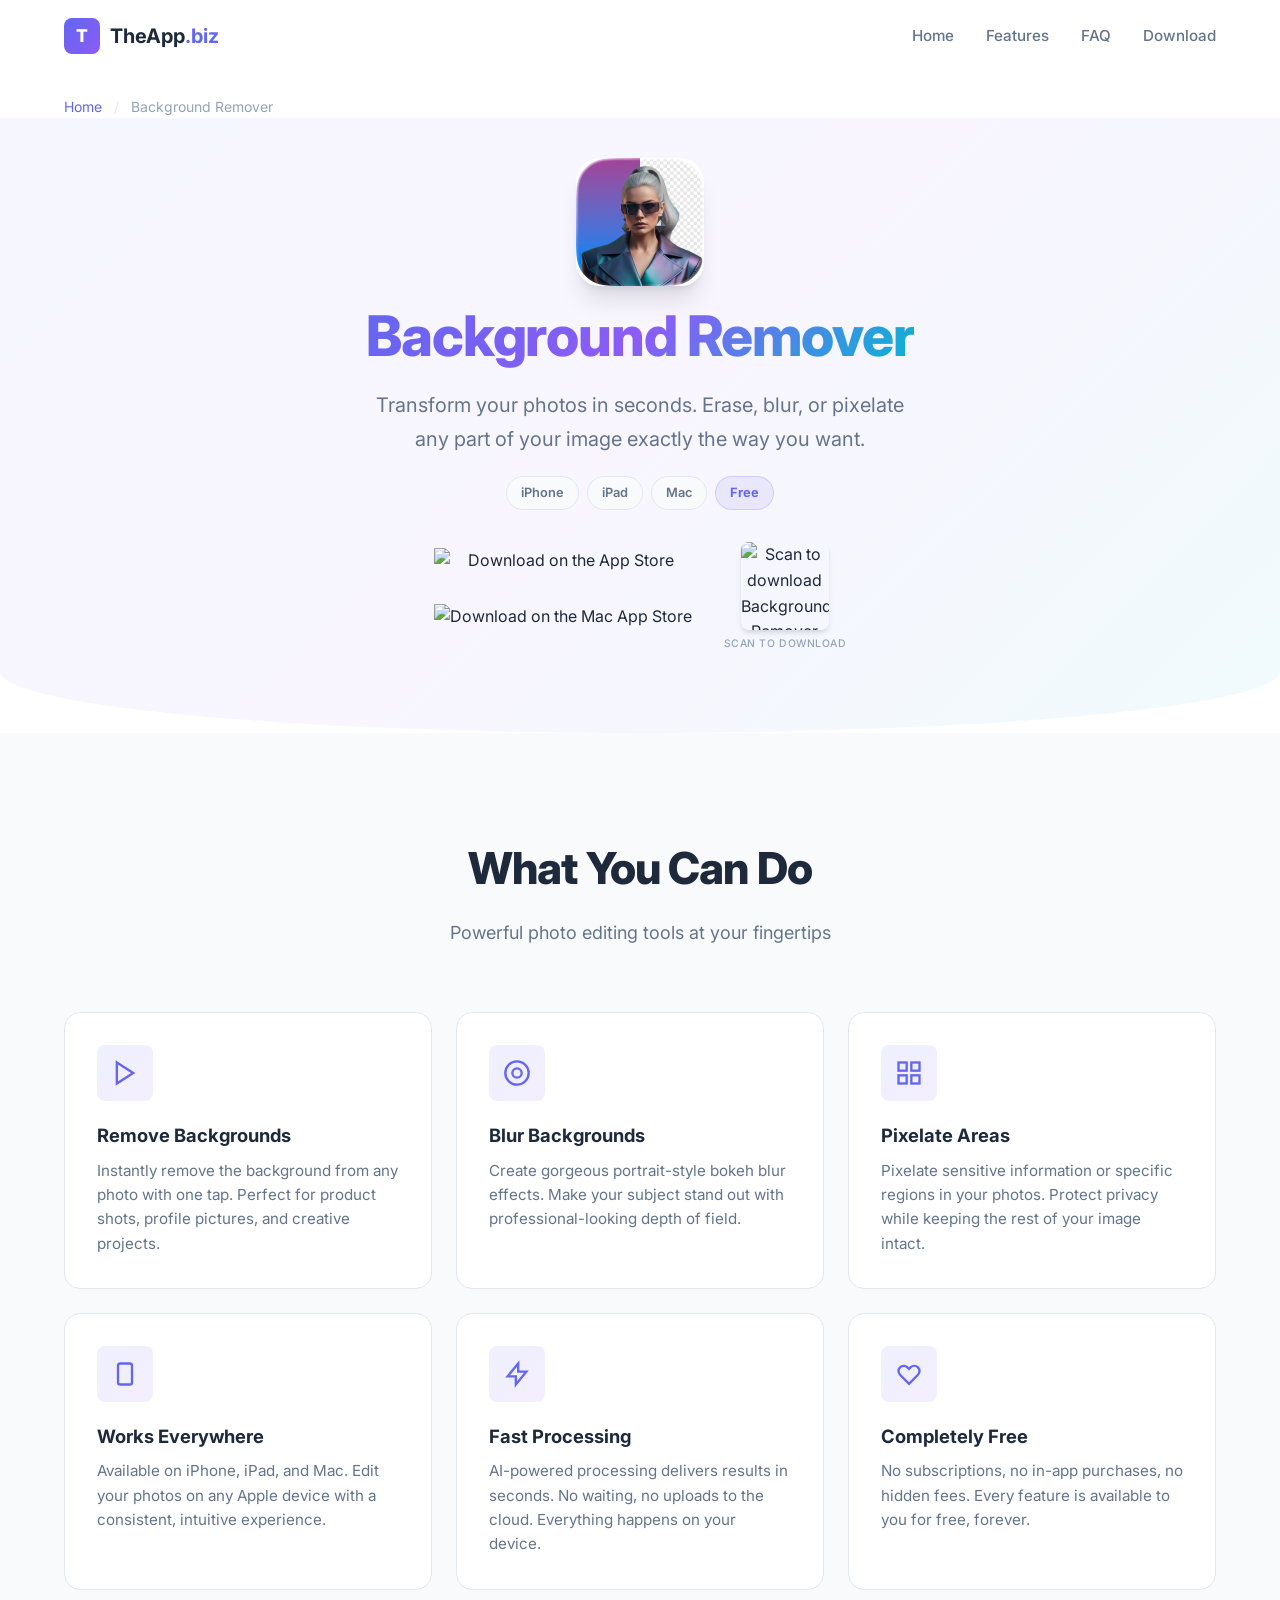
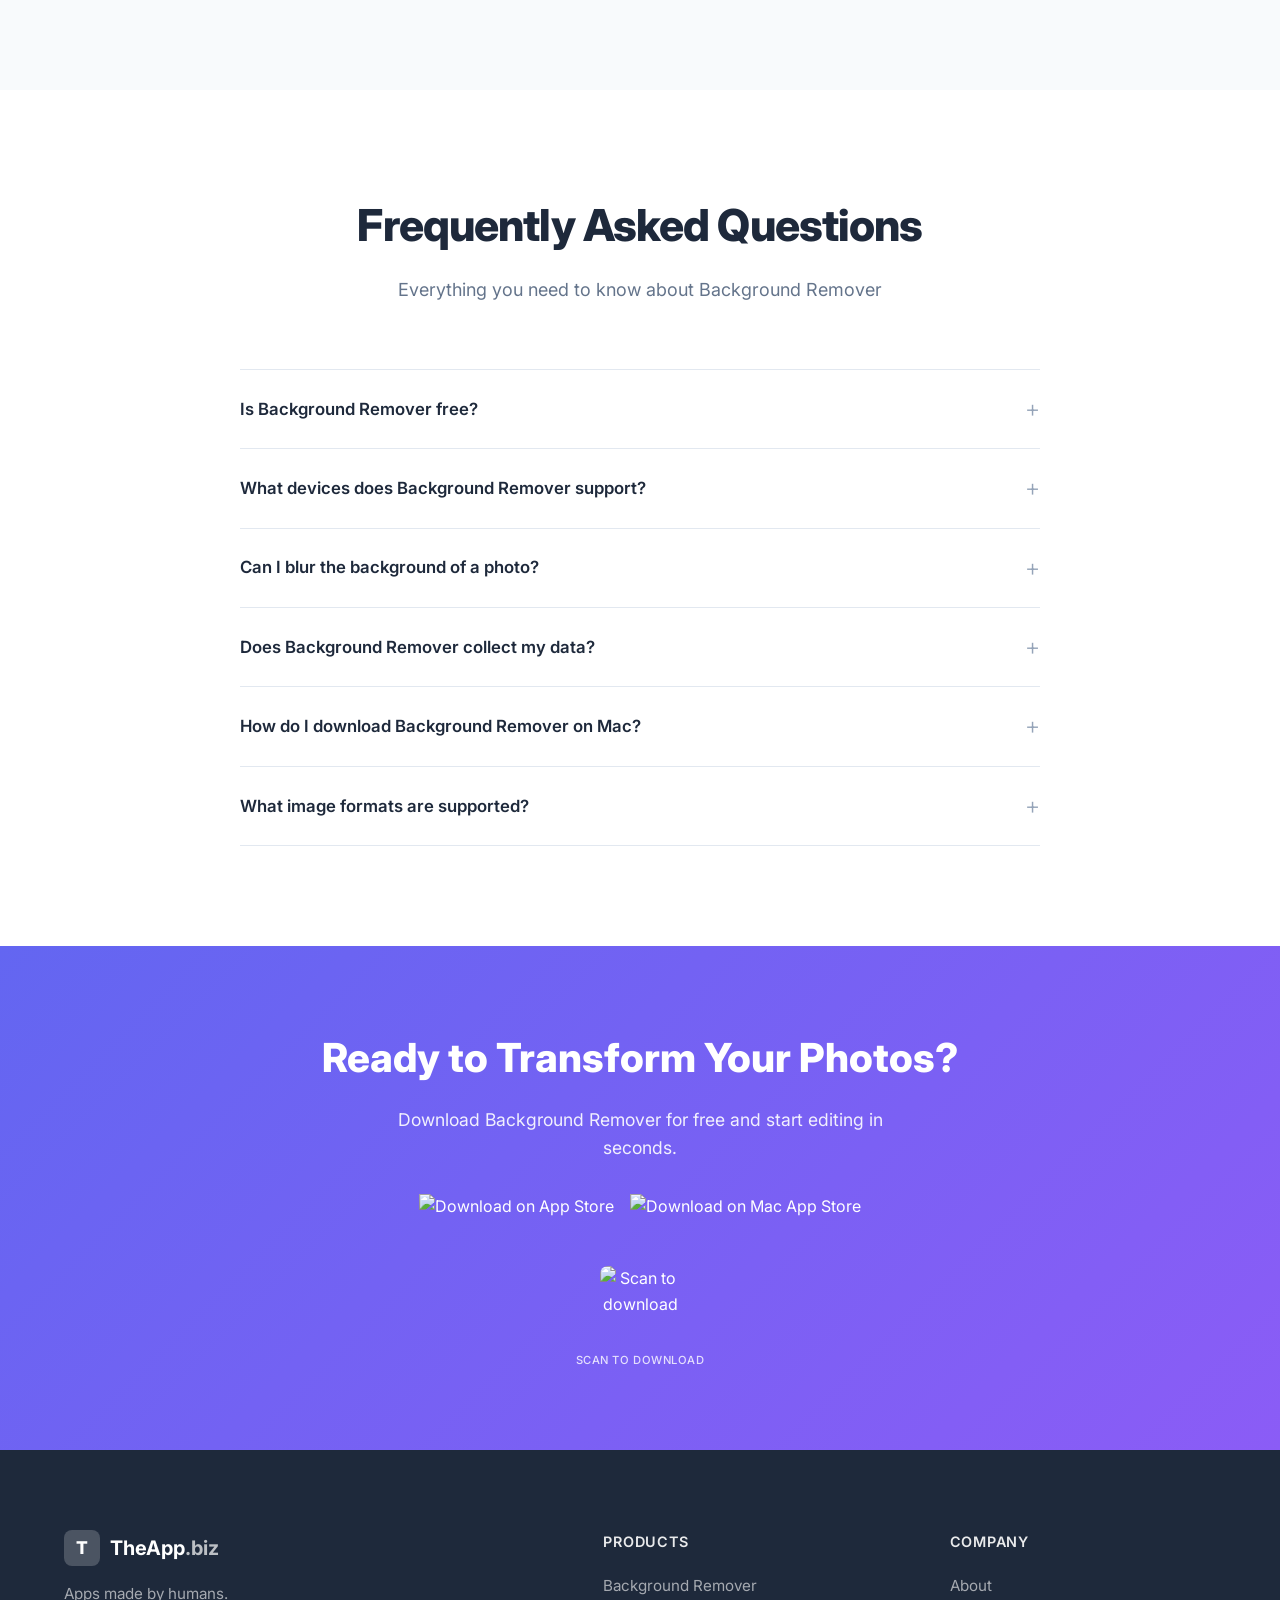
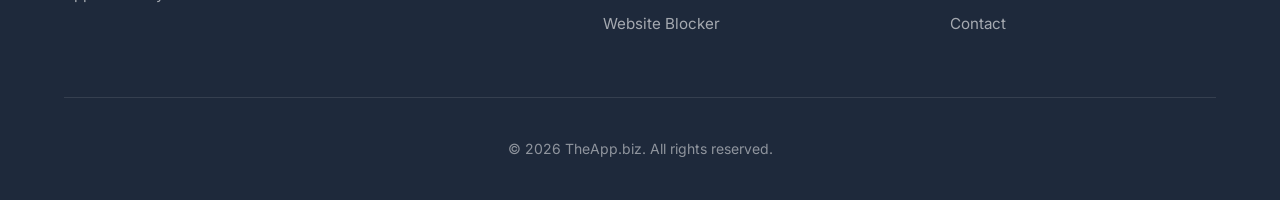
==== backgroundremover/index.html @ aad6514c "separate prodcuts" ====
<!DOCTYPE html>
<html lang="en">
<head>
    <meta charset="UTF-8">
    <meta name="viewport" content="width=device-width, initial-scale=1.0">
    <meta name="description" content="Remove, blur, or pixelate photo backgrounds instantly with Background Remover. Free app for iPhone, iPad, and Mac. No subscriptions. Download from the App Store today.">
    <meta name="keywords" content="background remover app, remove photo background iphone, blur background ios, free background eraser mac, photo background remover app store, pixelate image iphone, remove background free">
    <meta name="author" content="TheApp.biz">
    <meta name="robots" content="index, follow">
    <link rel="canonical" href="https://theapp.biz/backgroundremover/">
    <title>Background Remover - Free Photo Background Eraser for iPhone, iPad & Mac | TheApp.biz</title>

    <!-- Open Graph / Facebook -->
    <meta property="og:type" content="website">
    <meta property="og:url" content="https://theapp.biz/backgroundremover/">
    <meta property="og:title" content="Background Remover - Free Photo Background Eraser for iPhone, iPad & Mac">
    <meta property="og:description" content="Remove, blur, or pixelate photo backgrounds instantly. Free for iPhone, iPad, and Mac. No subscriptions.">
    <meta property="og:image" content="https://theapp.biz/images/og-image.png">
    <meta property="og:site_name" content="TheApp.biz">

    <!-- Twitter -->
    <meta name="twitter:card" content="summary_large_image">
    <meta name="twitter:url" content="https://theapp.biz/backgroundremover/">
    <meta name="twitter:title" content="Background Remover - Free Photo Background Eraser for iPhone, iPad & Mac">
    <meta name="twitter:description" content="Remove, blur, or pixelate photo backgrounds instantly. Free for iPhone, iPad, and Mac. No subscriptions.">
    <meta name="twitter:image" content="https://theapp.biz/images/og-image.png">

    <!-- Schema.org structured data -->
    <script type="application/ld+json">
    {
        "@context": "https://schema.org",
        "@graph": [
            {
                "@type": "SoftwareApplication",
                "@id": "https://theapp.biz/backgroundremover/#app",
                "name": "Background Remover",
                "description": "Transform your photos in seconds. Remove, blur, or pixelate any part of your image exactly the way you want.",
                "applicationCategory": "PhotographyApplication",
                "operatingSystem": "iOS, macOS",
                "offers": {
                    "@type": "Offer",
                    "price": "0",
                    "priceCurrency": "USD",
                    "description": "Completely free to use"
                },
                "downloadUrl": "https://apps.apple.com/app/apple-store/id6754326218",
                "softwareVersion": "1.0",
                "author": {"@id": "https://theapp.biz/#organization"},
                "aggregateRating": {
                    "@type": "AggregateRating",
                    "ratingValue": "5",
                    "ratingCount": "1"
                }
            },
            {
                "@type": "BreadcrumbList",
                "@id": "https://theapp.biz/backgroundremover/#breadcrumb",
                "itemListElement": [
                    {"@type": "ListItem", "position": 1, "name": "Home", "item": "https://theapp.biz/"},
                    {"@type": "ListItem", "position": 2, "name": "Background Remover", "item": "https://theapp.biz/backgroundremover/"}
                ]
            },
            {
                "@type": "FAQPage",
                "@id": "https://theapp.biz/backgroundremover/#faq",
                "mainEntity": [
                    {
                        "@type": "Question",
                        "name": "Is Background Remover free?",
                        "acceptedAnswer": {"@type": "Answer", "text": "Yes, Background Remover is completely free to use. There are no subscriptions, no in-app purchases, and no hidden fees. Every feature is available for free."}
                    },
                    {
                        "@type": "Question",
                        "name": "What devices does Background Remover support?",
                        "acceptedAnswer": {"@type": "Answer", "text": "Background Remover works on iPhone, iPad, and Mac. Download it from the iOS App Store for iPhone and iPad, or from the Mac App Store for your Mac."}
                    },
                    {
                        "@type": "Question",
                        "name": "Can I blur the background of a photo?",
                        "acceptedAnswer": {"@type": "Answer", "text": "Yes! Background Remover lets you blur, pixelate, or completely remove the background from any photo. You have full control over which areas to edit."}
                    },
                    {
                        "@type": "Question",
                        "name": "Does Background Remover collect my data?",
                        "acceptedAnswer": {"@type": "Answer", "text": "No. All processing happens on your device. We do not collect, store, or share your photos or any personal data."}
                    },
                    {
                        "@type": "Question",
                        "name": "How do I download Background Remover on Mac?",
                        "acceptedAnswer": {"@type": "Answer", "text": "You can download Background Remover directly from the Mac App Store. Click the 'Download for Mac' button on this page to get started."}
                    },
                    {
                        "@type": "Question",
                        "name": "What image formats are supported?",
                        "acceptedAnswer": {"@type": "Answer", "text": "Background Remover supports all common image formats including JPEG, PNG, and HEIC."}
                    }
                ]
            },
            {
                "@type": "WebPage",
                "@id": "https://theapp.biz/backgroundremover/#webpage",
                "url": "https://theapp.biz/backgroundremover/",
                "name": "Background Remover - Free Photo Background Eraser for iPhone, iPad & Mac",
                "isPartOf": {"@id": "https://theapp.biz/#website"},
                "about": {"@id": "https://theapp.biz/backgroundremover/#app"},
                "breadcrumb": {"@id": "https://theapp.biz/backgroundremover/#breadcrumb"}
            }
        ]
    }
    </script>

    <meta name="apple-itunes-app" content="app-id=6754326218">
    <link rel="stylesheet" href="../css/style.css">
    <link rel="preconnect" href="https://fonts.googleapis.com">
    <link rel="preconnect" href="https://fonts.gstatic.com" crossorigin>
    <link href="https://fonts.googleapis.com/css2?family=Inter:wght@400;500;600;700;800&display=swap" rel="stylesheet">
</head>
<body>
    <!-- Header -->
    <header class="header">
        <nav class="nav container">
            <a href="/" class="logo">
                <span class="logo-icon">T</span>
                <span class="logo-text">TheApp<span class="logo-accent">.biz</span></span>
            </a>
            <ul class="nav-links">
                <li><a href="/">Home</a></li>
                <li><a href="#features">Features</a></li>
                <li><a href="#faq">FAQ</a></li>
                <li><a href="#download">Download</a></li>
            </ul>
            <button class="mobile-menu-btn" aria-label="Toggle menu">
                <span></span>
                <span></span>
                <span></span>
            </button>
        </nav>
    </header>

    <!-- Smart App Banner (mobile only) -->
    <div class="smart-banner">
        <div class="smart-banner-icon">
            <img src="../images/background-remover-icon.png" alt="Background Remover">
        </div>
        <div class="smart-banner-info">
            <div class="smart-banner-name">Background Remover</div>
            <div class="smart-banner-desc">Free on the App Store</div>
        </div>
        <a href="https://apps.apple.com/app/apple-store/id6754326218?pt=128128292&ct=Website&mt=8" class="btn btn-primary" target="_blank" rel="noopener">GET</a>
    </div>

    <main>
        <!-- Breadcrumb -->
        <nav class="breadcrumb container" aria-label="Breadcrumb">
            <a href="/">Home</a>
            <span class="breadcrumb-separator">/</span>
            <span>Background Remover</span>
        </nav>

        <!-- Product Hero -->
        <section class="product-hero">
            <div class="container">
                <div class="product-hero-content">
                    <div class="product-hero-icon">
                        <img src="../images/background-remover-icon.png" alt="Background Remover app icon">
                    </div>
                    <h1 class="product-hero-title"><span class="gradient-text">Background Remover</span></h1>
                    <p class="product-hero-tagline">Transform your photos in seconds. Erase, blur, or pixelate any part of your image exactly the way you want.</p>
                    <div class="platform-badges">
                        <span class="platform-badge">iPhone</span>
                        <span class="platform-badge">iPad</span>
                        <span class="platform-badge">Mac</span>
                        <span class="price-badge">Free</span>
                    </div>
                    <div class="product-hero-downloads">
                        <div class="product-hero-badges">
                            <a href="https://apps.apple.com/app/apple-store/id6754326218?pt=128128292&ct=Website&mt=8" class="store-badge" target="_blank" rel="noopener">
                                <img src="https://developer.apple.com/assets/elements/badges/download-on-the-app-store.svg" alt="Download on the App Store">
                            </a>
                            <a href="macappstore://apps.apple.com/app/id6754326218" class="store-badge" target="_blank" rel="noopener">
                                <img src="https://tools.applemediaservices.com/api/badges/download-on-the-mac-app-store/black/en-us?size=250x83" alt="Download on the Mac App Store">
                            </a>
                        </div>
                        <div class="product-hero-qr">
                            <img src="https://api.qrserver.com/v1/create-qr-code/?size=200x200&data=https://apps.apple.com/app/apple-store/id6754326218?pt=128128292%26ct=Website%26mt=8" alt="Scan to download Background Remover">
                            <span>Scan to download</span>
                        </div>
                    </div>
                </div>
            </div>
            <div class="hero-bg"></div>
        </section>

        <!-- Features -->
        <section id="features" class="pp-features">
            <div class="container">
                <div class="section-header">
                    <h2 class="section-title">What You Can Do</h2>
                    <p class="section-subtitle">Powerful photo editing tools at your fingertips</p>
                </div>
                <div class="pp-features-grid">
                    <div class="pp-feature-card">
                        <div class="pp-feature-card-icon">
                            <svg viewBox="0 0 24 24" fill="none" stroke="currentColor" stroke-width="2">
                                <path d="M5 3l14 9-14 9V3z"/>
                            </svg>
                        </div>
                        <h3>Remove Backgrounds</h3>
                        <p>Instantly remove the background from any photo with one tap. Perfect for product shots, profile pictures, and creative projects.</p>
                    </div>
                    <div class="pp-feature-card">
                        <div class="pp-feature-card-icon">
                            <svg viewBox="0 0 24 24" fill="none" stroke="currentColor" stroke-width="2">
                                <circle cx="12" cy="12" r="10"/>
                                <circle cx="12" cy="12" r="4"/>
                            </svg>
                        </div>
                        <h3>Blur Backgrounds</h3>
                        <p>Create gorgeous portrait-style bokeh blur effects. Make your subject stand out with professional-looking depth of field.</p>
                    </div>
                    <div class="pp-feature-card">
                        <div class="pp-feature-card-icon">
                            <svg viewBox="0 0 24 24" fill="none" stroke="currentColor" stroke-width="2">
                                <rect x="3" y="3" width="7" height="7"/><rect x="14" y="3" width="7" height="7"/><rect x="14" y="14" width="7" height="7"/><rect x="3" y="14" width="7" height="7"/>
                            </svg>
                        </div>
                        <h3>Pixelate Areas</h3>
                        <p>Pixelate sensitive information or specific regions in your photos. Protect privacy while keeping the rest of your image intact.</p>
                    </div>
                    <div class="pp-feature-card">
                        <div class="pp-feature-card-icon">
                            <svg viewBox="0 0 24 24" fill="none" stroke="currentColor" stroke-width="2">
                                <path d="M12 18h.01M8 21h8a2 2 0 002-2V5a2 2 0 00-2-2H8a2 2 0 00-2 2v14a2 2 0 002 2z"/>
                            </svg>
                        </div>
                        <h3>Works Everywhere</h3>
                        <p>Available on iPhone, iPad, and Mac. Edit your photos on any Apple device with a consistent, intuitive experience.</p>
                    </div>
                    <div class="pp-feature-card">
                        <div class="pp-feature-card-icon">
                            <svg viewBox="0 0 24 24" fill="none" stroke="currentColor" stroke-width="2">
                                <path d="M13 10V3L4 14h7v7l9-11h-7z"/>
                            </svg>
                        </div>
                        <h3>Fast Processing</h3>
                        <p>AI-powered processing delivers results in seconds. No waiting, no uploads to the cloud. Everything happens on your device.</p>
                    </div>
                    <div class="pp-feature-card">
                        <div class="pp-feature-card-icon">
                            <svg viewBox="0 0 24 24" fill="none" stroke="currentColor" stroke-width="2">
                                <path d="M4.318 6.318a4.5 4.5 0 000 6.364L12 20.364l7.682-7.682a4.5 4.5 0 00-6.364-6.364L12 7.636l-1.318-1.318a4.5 4.5 0 00-6.364 0z"/>
                            </svg>
                        </div>
                        <h3>Completely Free</h3>
                        <p>No subscriptions, no in-app purchases, no hidden fees. Every feature is available to you for free, forever.</p>
                    </div>
                </div>
            </div>
        </section>

        <!-- FAQ -->
        <section id="faq" class="pp-faq">
            <div class="container">
                <div class="section-header">
                    <h2 class="section-title">Frequently Asked Questions</h2>
                    <p class="section-subtitle">Everything you need to know about Background Remover</p>
                </div>
                <div class="pp-faq-list">
                    <details class="pp-faq-item">
                        <summary>Is Background Remover free?</summary>
                        <div class="pp-faq-answer">Yes, Background Remover is completely free to use. There are no subscriptions, no in-app purchases, and no hidden fees. Every feature is available for free.</div>
                    </details>
                    <details class="pp-faq-item">
                        <summary>What devices does Background Remover support?</summary>
                        <div class="pp-faq-answer">Background Remover works on iPhone, iPad, and Mac. Download it from the iOS App Store for iPhone and iPad, or from the Mac App Store for your Mac.</div>
                    </details>
                    <details class="pp-faq-item">
                        <summary>Can I blur the background of a photo?</summary>
                        <div class="pp-faq-answer">Yes! Background Remover lets you blur, pixelate, or completely remove the background from any photo. You have full control over which areas to edit.</div>
                    </details>
                    <details class="pp-faq-item">
                        <summary>Does Background Remover collect my data?</summary>
                        <div class="pp-faq-answer">No. All processing happens on your device. We do not collect, store, or share your photos or any personal data. Your privacy is our priority.</div>
                    </details>
                    <details class="pp-faq-item">
                        <summary>How do I download Background Remover on Mac?</summary>
                        <div class="pp-faq-answer">You can download Background Remover directly from the Mac App Store. Click the "Download for Mac" button on this page to get started.</div>
                    </details>
                    <details class="pp-faq-item">
                        <summary>What image formats are supported?</summary>
                        <div class="pp-faq-answer">Background Remover supports all common image formats including JPEG, PNG, and HEIC.</div>
                    </details>
                </div>
            </div>
        </section>

        <!-- Download CTA -->
        <section id="download" class="pp-download-cta">
            <div class="container">
                <h2>Ready to Transform Your Photos?</h2>
                <p>Download Background Remover for free and start editing in seconds.</p>
                <div class="pp-download-badges">
                    <a href="https://apps.apple.com/app/apple-store/id6754326218?pt=128128292&ct=Website&mt=8" class="store-badge" target="_blank" rel="noopener">
                        <img src="https://developer.apple.com/assets/elements/badges/download-on-the-app-store.svg" alt="Download on App Store">
                    </a>
                    <a href="macappstore://apps.apple.com/app/id6754326218" class="store-badge" target="_blank" rel="noopener">
                        <img src="https://tools.applemediaservices.com/api/badges/download-on-the-mac-app-store/black/en-us?size=250x83" alt="Download on Mac App Store">
                    </a>
                </div>
                <div class="pp-download-qr">
                    <img src="https://api.qrserver.com/v1/create-qr-code/?size=160x160&data=https://apps.apple.com/app/apple-store/id6754326218?pt=128128292%26ct=Website%26mt=8" alt="Scan to download">
                    <span>Scan to download</span>
                </div>
            </div>
        </section>
    </main>

    <!-- Footer -->
    <footer class="footer">
        <div class="container">
            <div class="footer-content">
                <div class="footer-brand">
                    <a href="/" class="logo">
                        <span class="logo-icon">T</span>
                        <span class="logo-text">TheApp<span class="logo-accent">.biz</span></span>
                    </a>
                    <p class="footer-tagline">Apps made by humans.</p>
                </div>
                <div class="footer-links">
                    <div class="footer-column">
                        <h4>Products</h4>
                        <ul>
                            <li><a href="/backgroundremover/">Background Remover</a></li>
                            <li><a href="/websiteblocker/">Website Blocker</a></li>
                        </ul>
                    </div>
                    <div class="footer-column">
                        <h4>Company</h4>
                        <ul>
                            <li><a href="/#about">About</a></li>
                            <li><a href="/#contact">Contact</a></li>
                        </ul>
                    </div>
                </div>
            </div>
            <div class="footer-bottom">
                <p>&copy; 2026 TheApp.biz. All rights reserved.</p>
            </div>
        </div>
    </footer>

    <script>
        const mobileMenuBtn = document.querySelector('.mobile-menu-btn');
        const navLinks = document.querySelector('.nav-links');

        mobileMenuBtn.addEventListener('click', () => {
            navLinks.classList.toggle('active');
            mobileMenuBtn.classList.toggle('active');
        });

        document.querySelectorAll('a[href^="#"]').forEach(anchor => {
            anchor.addEventListener('click', function (e) {
                e.preventDefault();
                const target = document.querySelector(this.getAttribute('href'));
                if (target) {
                    target.scrollIntoView({ behavior: 'smooth', block: 'start' });
                    navLinks.classList.remove('active');
                    mobileMenuBtn.classList.remove('active');
                }
            });
        });

        const header = document.querySelector('.header');
        window.addEventListener('scroll', () => {
            if (window.pageYOffset > 50) {
                header.classList.add('scrolled');
            } else {
                header.classList.remove('scrolled');
            }
        });
    </script>
</body>
</html>
---- css/style.css ----
/* ===== CSS Variables ===== */
:root {
    --color-primary: #6366f1;
    --color-primary-dark: #4f46e5;
    --color-secondary: #8b5cf6;
    --color-background: #ffffff;
    --color-surface: #f8fafc;
    --color-text: #1e293b;
    --color-text-secondary: #64748b;
    --color-text-muted: #94a3b8;
    --color-border: #e2e8f0;
    --color-accent: #06b6d4;

    --font-family: 'Inter', -apple-system, BlinkMacSystemFont, 'Segoe UI', Roboto, Oxygen, Ubuntu, sans-serif;

    --shadow-sm: 0 1px 2px 0 rgb(0 0 0 / 0.05);
    --shadow-md: 0 4px 6px -1px rgb(0 0 0 / 0.1), 0 2px 4px -2px rgb(0 0 0 / 0.1);
    --shadow-lg: 0 10px 15px -3px rgb(0 0 0 / 0.1), 0 4px 6px -4px rgb(0 0 0 / 0.1);
    --shadow-xl: 0 20px 25px -5px rgb(0 0 0 / 0.1), 0 8px 10px -6px rgb(0 0 0 / 0.1);

    --radius-sm: 8px;
    --radius-md: 12px;
    --radius-lg: 16px;
    --radius-xl: 24px;

    --transition-fast: 150ms ease;
    --transition-normal: 250ms ease;
    --transition-slow: 350ms ease;
}

/* ===== Reset & Base ===== */
*, *::before, *::after {
    box-sizing: border-box;
    margin: 0;
    padding: 0;
}

html {
    scroll-behavior: smooth;
}

body {
    font-family: var(--font-family);
    font-size: 16px;
    line-height: 1.6;
    color: var(--color-text);
    background-color: var(--color-background);
    -webkit-font-smoothing: antialiased;
    -moz-osx-font-smoothing: grayscale;
}

img {
    max-width: 100%;
    height: auto;
    display: block;
}

a {
    color: inherit;
    text-decoration: none;
}

ul {
    list-style: none;
}

/* ===== Container ===== */
.container {
    width: 100%;
    max-width: 1200px;
    margin: 0 auto;
    padding: 0 24px;
}

/* ===== Header & Navigation ===== */
.header {
    position: fixed;
    top: 0;
    left: 0;
    right: 0;
    z-index: 1000;
    background: rgba(255, 255, 255, 0.8);
    backdrop-filter: blur(20px);
    -webkit-backdrop-filter: blur(20px);
    border-bottom: 1px solid transparent;
    transition: var(--transition-normal);
}

.header.scrolled {
    background: rgba(255, 255, 255, 0.95);
    border-bottom-color: var(--color-border);
    box-shadow: var(--shadow-sm);
}

.nav {
    display: flex;
    align-items: center;
    justify-content: space-between;
    height: 72px;
}

.logo {
    display: flex;
    align-items: center;
    gap: 10px;
    font-weight: 700;
    font-size: 1.25rem;
    transition: var(--transition-fast);
}

.logo:hover {
    opacity: 0.8;
}

.logo-icon {
    display: flex;
    align-items: center;
    justify-content: center;
    width: 36px;
    height: 36px;
    background: linear-gradient(135deg, var(--color-primary) 0%, var(--color-secondary) 100%);
    color: white;
    border-radius: var(--radius-sm);
    font-weight: 800;
    font-size: 1.1rem;
}

.logo-text {
    color: var(--color-text);
}

.logo-accent {
    color: var(--color-primary);
}

.nav-links {
    display: flex;
    align-items: center;
    gap: 32px;
}

.nav-links a {
    font-weight: 500;
    font-size: 0.95rem;
    color: var(--color-text-secondary);
    transition: var(--transition-fast);
    position: relative;
}

.nav-links a:hover {
    color: var(--color-text);
}

.nav-links a::after {
    content: '';
    position: absolute;
    bottom: -4px;
    left: 0;
    width: 0;
    height: 2px;
    background: var(--color-primary);
    transition: var(--transition-fast);
}

.nav-links a:hover::after {
    width: 100%;
}

/* Mobile Menu Button */
.mobile-menu-btn {
    display: none;
    flex-direction: column;
    justify-content: center;
    gap: 5px;
    width: 32px;
    height: 32px;
    background: none;
    border: none;
    cursor: pointer;
    padding: 4px;
}

.mobile-menu-btn span {
    display: block;
    width: 100%;
    height: 2px;
    background: var(--color-text);
    border-radius: 2px;
    transition: var(--transition-fast);
}

.mobile-menu-btn.active span:nth-child(1) {
    transform: rotate(45deg) translate(5px, 5px);
}

.mobile-menu-btn.active span:nth-child(2) {
    opacity: 0;
}

.mobile-menu-btn.active span:nth-child(3) {
    transform: rotate(-45deg) translate(5px, -5px);
}

/* ===== Hero Section ===== */
.hero {
    position: relative;
    min-height: 100vh;
    display: flex;
    align-items: center;
    padding: 120px 0 80px;
    overflow: hidden;
}

.hero-bg {
    position: absolute;
    top: 0;
    right: 0;
    width: 60%;
    height: 100%;
    background: linear-gradient(135deg, rgba(99, 102, 241, 0.08) 0%, rgba(139, 92, 246, 0.08) 50%, rgba(6, 182, 212, 0.08) 100%);
    border-bottom-left-radius: 50% 20%;
    z-index: -1;
}

.hero-content {
    max-width: 700px;
}

.hero-title {
    font-size: clamp(2.5rem, 6vw, 4.5rem);
    font-weight: 800;
    line-height: 1.1;
    letter-spacing: -0.02em;
    margin-bottom: 24px;
}

.gradient-text {
    background: linear-gradient(135deg, var(--color-primary) 0%, var(--color-secondary) 50%, var(--color-accent) 100%);
    -webkit-background-clip: text;
    -webkit-text-fill-color: transparent;
    background-clip: text;
}

.hero-subtitle {
    font-size: 1.25rem;
    color: var(--color-text-secondary);
    line-height: 1.7;
    margin-bottom: 40px;
    max-width: 540px;
}

.hero-cta {
    display: flex;
    gap: 16px;
    margin-bottom: 60px;
    flex-wrap: wrap;
}

/* Buttons */
.btn {
    display: inline-flex;
    align-items: center;
    justify-content: center;
    padding: 14px 28px;
    font-size: 1rem;
    font-weight: 600;
    border-radius: var(--radius-md);
    transition: var(--transition-normal);
    cursor: pointer;
    border: none;
}

.btn-primary {
    background: linear-gradient(135deg, var(--color-primary) 0%, var(--color-primary-dark) 100%);
    color: white;
    box-shadow: 0 4px 14px 0 rgba(99, 102, 241, 0.4);
}

.btn-primary:hover {
    transform: translateY(-2px);
    box-shadow: 0 6px 20px 0 rgba(99, 102, 241, 0.5);
}

.btn-secondary {
    background: var(--color-surface);
    color: var(--color-text);
    border: 1px solid var(--color-border);
}

.btn-secondary:hover {
    background: var(--color-background);
    border-color: var(--color-text-muted);
}

/* Hero Stats */
.hero-stats {
    display: flex;
    gap: 48px;
}

.stat {
    display: flex;
    flex-direction: column;
}

.stat-number {
    font-size: 2rem;
    font-weight: 800;
    color: var(--color-text);
    letter-spacing: -0.02em;
}

.stat-label {
    font-size: 0.875rem;
    color: var(--color-text-muted);
    font-weight: 500;
}

/* ===== Section Styles ===== */
.section-header {
    text-align: center;
    margin-bottom: 64px;
}

.section-title {
    font-size: clamp(2rem, 4vw, 2.75rem);
    font-weight: 800;
    letter-spacing: -0.02em;
    margin-bottom: 16px;
}

.section-subtitle {
    font-size: 1.125rem;
    color: var(--color-text-secondary);
    max-width: 500px;
    margin: 0 auto;
}

/* ===== Products Section ===== */
.products {
    padding: 100px 0;
    background: var(--color-surface);
}

.products-grid {
    display: grid;
    grid-template-columns: repeat(auto-fill, minmax(340px, 1fr));
    gap: 24px;
}

.product-card {
    background: var(--color-background);
    border-radius: var(--radius-lg);
    padding: 32px;
    border: 1px solid var(--color-border);
    transition: var(--transition-normal);
    display: flex;
    flex-direction: column;
}

.product-card:hover {
    transform: translateY(-4px);
    box-shadow: var(--shadow-xl);
    border-color: transparent;
}

.product-icon {
    width: 64px;
    height: 64px;
    border-radius: var(--radius-md);
    display: flex;
    align-items: center;
    justify-content: center;
    margin-bottom: 20px;
}

.product-icon svg {
    width: 32px;
    height: 32px;
    color: white;
}

.product-name {
    font-size: 1.25rem;
    font-weight: 700;
    margin-bottom: 8px;
}

.product-description {
    font-size: 0.95rem;
    color: var(--color-text-secondary);
    line-height: 1.6;
    margin-bottom: 16px;
    flex-grow: 1;
}

.product-rating {
    display: flex;
    align-items: center;
    gap: 8px;
    margin-bottom: 20px;
}

.stars {
    color: #fbbf24;
    font-size: 0.9rem;
    letter-spacing: 1px;
}

.rating-count {
    font-size: 0.85rem;
    color: var(--color-text-muted);
}

.product-badges {
    display: flex;
    gap: 12px;
}

.store-badge img {
    height: 40px;
    transition: var(--transition-fast);
}

.store-badge:hover img {
    opacity: 0.8;
}

/* Product QR Code - Desktop Only */
.product-qr {
    position: absolute;
    top: 24px;
    right: 24px;
    display: flex;
    flex-direction: column;
    align-items: center;
    gap: 4px;
}

.product-qr img {
    width: 52px;
    height: 52px;
    border-radius: 6px;
}

.product-qr span {
    font-size: 0.6rem;
    color: var(--color-text-muted);
    font-weight: 500;
    text-transform: uppercase;
    letter-spacing: 0.03em;
}

.product-card.has-qr {
    position: relative;
}

/* Product Icon Image */
.product-icon-img {
    width: 72px;
    height: 72px;
    border-radius: var(--radius-md);
    overflow: hidden;
    margin-bottom: 20px;
    box-shadow: var(--shadow-md);
}

.product-icon-img img {
    width: 100%;
    height: 100%;
    object-fit: cover;
}

/* Coming Soon Cards */
.product-card.coming-soon {
    position: relative;
    opacity: 0.85;
}

.product-card.coming-soon:hover {
    opacity: 1;
}

.coming-soon-badge {
    position: absolute;
    top: 16px;
    right: 16px;
    background: linear-gradient(135deg, var(--color-primary) 0%, var(--color-secondary) 100%);
    color: white;
    font-size: 0.75rem;
    font-weight: 600;
    padding: 6px 12px;
    border-radius: 20px;
    text-transform: uppercase;
    letter-spacing: 0.05em;
}

.product-card.placeholder {
    border-style: dashed;
    padding-top: 60px;
}

.placeholder-icon {
    background: linear-gradient(135deg, var(--color-border) 0%, #e2e8f0 100%);
}

.placeholder-icon svg {
    color: var(--color-text-muted);
}

/* ===== About Section ===== */
.about {
    padding: 100px 0;
}

.about-content {
    display: grid;
    grid-template-columns: 1fr 1fr;
    gap: 80px;
    align-items: center;
}

.about-text .section-title {
    text-align: left;
    margin-bottom: 24px;
}

.about-description {
    font-size: 1.1rem;
    color: var(--color-text-secondary);
    line-height: 1.8;
    margin-bottom: 20px;
}

.about-features {
    display: flex;
    flex-direction: column;
    gap: 24px;
    margin-top: 40px;
}

.feature {
    display: flex;
    align-items: flex-start;
    gap: 16px;
}

.feature-icon {
    width: 48px;
    height: 48px;
    min-width: 48px;
    background: linear-gradient(135deg, rgba(99, 102, 241, 0.1) 0%, rgba(139, 92, 246, 0.1) 100%);
    border-radius: var(--radius-sm);
    display: flex;
    align-items: center;
    justify-content: center;
}

.feature-icon svg {
    width: 24px;
    height: 24px;
    color: var(--color-primary);
}

.feature-text h4 {
    font-size: 1rem;
    font-weight: 600;
    margin-bottom: 4px;
}

.feature-text p {
    font-size: 0.9rem;
    color: var(--color-text-muted);
}

.about-visual {
    display: flex;
    justify-content: center;
    align-items: center;
}

.visual-card {
    width: 280px;
    height: 280px;
    background: linear-gradient(135deg, var(--color-primary) 0%, var(--color-secondary) 100%);
    border-radius: var(--radius-xl);
    display: flex;
    flex-direction: column;
    align-items: center;
    justify-content: center;
    gap: 24px;
    color: white;
    box-shadow: 0 25px 50px -12px rgba(99, 102, 241, 0.35);
}

.visual-icon svg {
    width: 80px;
    height: 80px;
    opacity: 0.9;
}

.visual-emoji {
    font-size: 5rem;
    line-height: 1;
    filter: drop-shadow(0 4px 8px rgba(0, 0, 0, 0.15));
}

.visual-card span {
    font-size: 1.1rem;
    font-weight: 600;
    text-align: center;
    line-height: 1.4;
    opacity: 0.9;
}

/* ===== Contact Section ===== */
.contact {
    padding: 100px 0;
    background: var(--color-surface);
}

.contact-content {
    text-align: center;
}

.contact-subtitle {
    font-size: 1.125rem;
    color: var(--color-text-secondary);
    margin-bottom: 48px;
}

.contact-methods {
    display: flex;
    justify-content: center;
    gap: 24px;
    flex-wrap: wrap;
}

.contact-card {
    display: flex;
    align-items: center;
    gap: 16px;
    padding: 20px 32px;
    background: var(--color-background);
    border: 1px solid var(--color-border);
    border-radius: var(--radius-md);
    transition: var(--transition-normal);
}

.contact-card:hover {
    border-color: var(--color-primary);
    box-shadow: var(--shadow-md);
    transform: translateY(-2px);
}

.contact-icon {
    width: 48px;
    height: 48px;
    background: linear-gradient(135deg, rgba(99, 102, 241, 0.1) 0%, rgba(139, 92, 246, 0.1) 100%);
    border-radius: var(--radius-sm);
    display: flex;
    align-items: center;
    justify-content: center;
}

.contact-icon svg {
    width: 24px;
    height: 24px;
    color: var(--color-primary);
}

.contact-card span {
    font-weight: 600;
    color: var(--color-text);
}

/* ===== Footer ===== */
.footer {
    padding: 80px 0 40px;
    background: var(--color-text);
    color: white;
}

.footer-content {
    display: grid;
    grid-template-columns: 1.5fr 2fr;
    gap: 80px;
    margin-bottom: 60px;
}

.footer-brand .logo {
    margin-bottom: 16px;
}

.footer-brand .logo-text {
    color: white;
}

.footer-brand .logo-accent {
    color: rgba(255, 255, 255, 0.7);
}

.footer-brand .logo-icon {
    background: rgba(255, 255, 255, 0.2);
}

.footer-tagline {
    color: rgba(255, 255, 255, 0.6);
    font-size: 0.95rem;
}

.footer-links {
    display: grid;
    grid-template-columns: repeat(2, 1fr);
    gap: 80px;
}

.footer-column h4 {
    font-size: 0.9rem;
    font-weight: 600;
    text-transform: uppercase;
    letter-spacing: 0.05em;
    margin-bottom: 20px;
    color: rgba(255, 255, 255, 0.9);
}

.footer-column ul {
    display: flex;
    flex-direction: column;
    gap: 12px;
}

.footer-column a {
    color: rgba(255, 255, 255, 0.6);
    font-size: 0.95rem;
    transition: var(--transition-fast);
}

.footer-column a:hover {
    color: white;
}

.footer-bottom {
    padding-top: 40px;
    border-top: 1px solid rgba(255, 255, 255, 0.1);
    text-align: center;
}

.footer-bottom p {
    color: rgba(255, 255, 255, 0.5);
    font-size: 0.875rem;
}

/* ===== Product Page Styles ===== */

/* Breadcrumb */
.breadcrumb {
    padding: 96px 24px 0;
    font-size: 0.875rem;
    color: var(--color-text-muted);
}

.breadcrumb a {
    color: var(--color-primary);
    transition: var(--transition-fast);
}

.breadcrumb a:hover {
    color: var(--color-primary-dark);
}

.breadcrumb-separator {
    margin: 0 8px;
    color: var(--color-border);
}

/* Product Hero */
.product-hero {
    padding: 40px 0 80px;
    position: relative;
    overflow: hidden;
}

.product-hero .hero-bg {
    position: absolute;
    top: 0;
    left: 50%;
    transform: translateX(-50%);
    width: 100%;
    height: 100%;
    background: linear-gradient(135deg, rgba(99, 102, 241, 0.06) 0%, rgba(139, 92, 246, 0.06) 50%, rgba(6, 182, 212, 0.06) 100%);
    border-radius: 0 0 50% 50% / 0 0 10% 10%;
    z-index: -1;
}

.product-hero-content {
    display: flex;
    flex-direction: column;
    align-items: center;
    text-align: center;
    gap: 20px;
}

.product-hero-icon {
    width: 128px;
    height: 128px;
    border-radius: var(--radius-xl);
    overflow: hidden;
    box-shadow: var(--shadow-xl);
}

.product-hero-icon img {
    width: 100%;
    height: 100%;
    object-fit: cover;
}

.product-hero-title {
    font-size: clamp(2.5rem, 5vw, 3.5rem);
    font-weight: 800;
    line-height: 1.1;
    letter-spacing: -0.02em;
}

.product-hero-tagline {
    font-size: 1.25rem;
    color: var(--color-text-secondary);
    line-height: 1.7;
    max-width: 540px;
}

.platform-badges {
    display: flex;
    gap: 8px;
    flex-wrap: wrap;
    align-items: center;
    justify-content: center;
}

.platform-badge {
    display: inline-flex;
    align-items: center;
    gap: 4px;
    padding: 6px 14px;
    background: var(--color-surface);
    border: 1px solid var(--color-border);
    border-radius: 20px;
    font-size: 0.8rem;
    font-weight: 600;
    color: var(--color-text-secondary);
}

.price-badge {
    display: inline-flex;
    align-items: center;
    padding: 6px 14px;
    background: linear-gradient(135deg, rgba(99, 102, 241, 0.1) 0%, rgba(139, 92, 246, 0.1) 100%);
    border: 1px solid rgba(99, 102, 241, 0.2);
    border-radius: 20px;
    font-size: 0.8rem;
    font-weight: 700;
    color: var(--color-primary);
}

/* Download area: badges + QR side by side */
.product-hero-downloads {
    display: flex;
    align-items: center;
    gap: 32px;
    margin-top: 12px;
}

.product-hero-badges {
    display: flex;
    flex-direction: column;
    gap: 12px;
}

.product-hero-badges .store-badge img {
    height: 44px;
}

.product-hero-qr {
    display: flex;
    flex-direction: column;
    align-items: center;
    gap: 6px;
}

.product-hero-qr img {
    width: 88px;
    height: 88px;
    border-radius: var(--radius-sm);
    box-shadow: var(--shadow-md);
}

.product-hero-qr span {
    font-size: 0.65rem;
    color: var(--color-text-muted);
    font-weight: 500;
    text-transform: uppercase;
    letter-spacing: 0.05em;
}

/* Smart App Banner (mobile only) */
.smart-banner {
    display: none;
    align-items: center;
    gap: 12px;
    padding: 10px 16px;
    background: var(--color-surface);
    border-bottom: 1px solid var(--color-border);
    position: fixed;
    top: 72px;
    left: 0;
    right: 0;
    z-index: 999;
}

.smart-banner-icon {
    width: 40px;
    height: 40px;
    border-radius: var(--radius-sm);
    overflow: hidden;
    flex-shrink: 0;
}

.smart-banner-icon img {
    width: 100%;
    height: 100%;
    object-fit: cover;
}

.smart-banner-info {
    flex: 1;
    min-width: 0;
}

.smart-banner-name {
    font-size: 0.85rem;
    font-weight: 600;
    color: var(--color-text);
}

.smart-banner-desc {
    font-size: 0.7rem;
    color: var(--color-text-muted);
}

.smart-banner .btn {
    padding: 8px 16px;
    font-size: 0.8rem;
    white-space: nowrap;
}

/* Features Grid (Product Pages) */
.pp-features {
    padding: 100px 0;
    background: var(--color-surface);
}

.pp-features-grid {
    display: grid;
    grid-template-columns: repeat(3, 1fr);
    gap: 24px;
}

.pp-feature-card {
    background: var(--color-background);
    border: 1px solid var(--color-border);
    border-radius: var(--radius-lg);
    padding: 32px;
    transition: var(--transition-normal);
}

.pp-feature-card:hover {
    transform: translateY(-4px);
    box-shadow: var(--shadow-xl);
    border-color: transparent;
}

.pp-feature-card-icon {
    width: 56px;
    height: 56px;
    background: linear-gradient(135deg, rgba(99, 102, 241, 0.1) 0%, rgba(139, 92, 246, 0.1) 100%);
    border-radius: var(--radius-sm);
    display: flex;
    align-items: center;
    justify-content: center;
    margin-bottom: 20px;
}

.pp-feature-card-icon svg {
    width: 28px;
    height: 28px;
    color: var(--color-primary);
}

.pp-feature-card h3 {
    font-size: 1.15rem;
    font-weight: 700;
    margin-bottom: 8px;
}

.pp-feature-card p {
    font-size: 0.95rem;
    color: var(--color-text-secondary);
    line-height: 1.6;
}

/* FAQ Section (Product Pages) */
.pp-faq {
    padding: 100px 0;
}

.pp-faq-list {
    max-width: 800px;
    margin: 0 auto;
    display: flex;
    flex-direction: column;
    gap: 0;
}

.pp-faq-item {
    border-bottom: 1px solid var(--color-border);
}

.pp-faq-item:first-child {
    border-top: 1px solid var(--color-border);
}

.pp-faq-item summary {
    display: flex;
    align-items: center;
    justify-content: space-between;
    padding: 20px 0;
    font-size: 1.05rem;
    font-weight: 600;
    cursor: pointer;
    list-style: none;
    transition: var(--transition-fast);
    color: var(--color-text);
}

.pp-faq-item summary::-webkit-details-marker {
    display: none;
}

.pp-faq-item summary::after {
    content: '+';
    font-size: 1.5rem;
    font-weight: 300;
    color: var(--color-text-muted);
    transition: var(--transition-fast);
    flex-shrink: 0;
    margin-left: 16px;
}

.pp-faq-item[open] summary::after {
    content: '-';
}

.pp-faq-item summary:hover {
    color: var(--color-primary);
}

.pp-faq-answer {
    padding: 0 0 20px;
    font-size: 0.95rem;
    color: var(--color-text-secondary);
    line-height: 1.7;
}

/* Pricing Section (Product Pages) */
.pp-pricing {
    padding: 100px 0;
    background: var(--color-surface);
}

.pp-pricing-grid {
    display: grid;
    grid-template-columns: repeat(3, 1fr);
    gap: 24px;
    max-width: 900px;
    margin: 0 auto;
}

.pp-pricing-card {
    background: var(--color-background);
    border: 1px solid var(--color-border);
    border-radius: var(--radius-lg);
    padding: 36px 28px;
    text-align: center;
    transition: var(--transition-normal);
    position: relative;
}

.pp-pricing-card:hover {
    transform: translateY(-4px);
    box-shadow: var(--shadow-xl);
}

.pp-pricing-card.highlighted {
    border: 2px solid var(--color-primary);
    box-shadow: var(--shadow-lg);
}

.pp-pricing-badge {
    position: absolute;
    top: -12px;
    left: 50%;
    transform: translateX(-50%);
    background: linear-gradient(135deg, var(--color-primary) 0%, var(--color-secondary) 100%);
    color: white;
    font-size: 0.75rem;
    font-weight: 600;
    padding: 4px 16px;
    border-radius: 20px;
    text-transform: uppercase;
    letter-spacing: 0.05em;
    white-space: nowrap;
}

.pp-pricing-name {
    font-size: 1.1rem;
    font-weight: 700;
    margin-bottom: 8px;
}

.pp-pricing-price {
    font-size: 2.5rem;
    font-weight: 800;
    letter-spacing: -0.02em;
    margin-bottom: 4px;
    color: var(--color-text);
}

.pp-pricing-period {
    font-size: 0.85rem;
    color: var(--color-text-muted);
    margin-bottom: 24px;
}

.pp-pricing-features {
    display: flex;
    flex-direction: column;
    gap: 12px;
    margin-bottom: 28px;
    text-align: left;
}

.pp-pricing-features li {
    font-size: 0.9rem;
    color: var(--color-text-secondary);
    display: flex;
    align-items: flex-start;
    gap: 8px;
}

.pp-pricing-features li::before {
    content: '\2713';
    color: var(--color-primary);
    font-weight: 700;
    flex-shrink: 0;
}

/* Download CTA Section */
.pp-download-cta {
    padding: 80px 0;
    background: linear-gradient(135deg, var(--color-primary) 0%, var(--color-secondary) 100%);
    color: white;
    text-align: center;
}

.pp-download-cta h2 {
    font-size: clamp(1.75rem, 4vw, 2.5rem);
    font-weight: 800;
    margin-bottom: 16px;
}

.pp-download-cta p {
    font-size: 1.1rem;
    opacity: 0.9;
    margin-bottom: 32px;
    max-width: 500px;
    margin-left: auto;
    margin-right: auto;
}

.pp-download-cta .btn-primary {
    background: white;
    color: var(--color-primary);
    box-shadow: 0 4px 14px rgba(0, 0, 0, 0.2);
}

.pp-download-cta .btn-primary:hover {
    box-shadow: 0 6px 20px rgba(0, 0, 0, 0.3);
}

.pp-download-cta .store-badge img {
    height: 48px;
}

.pp-download-badges {
    display: flex;
    justify-content: center;
    gap: 16px;
    flex-wrap: wrap;
}

.pp-download-qr {
    margin-top: 24px;
    display: flex;
    flex-direction: column;
    align-items: center;
    gap: 6px;
}

.pp-download-qr img {
    width: 80px;
    height: 80px;
    border-radius: var(--radius-sm);
}

.pp-download-qr span {
    font-size: 0.7rem;
    opacity: 0.8;
    text-transform: uppercase;
    letter-spacing: 0.05em;
    font-weight: 500;
}

/* Product card link wrapper */
.product-card-link {
    text-decoration: none;
    color: inherit;
    display: flex;
    flex-direction: column;
    flex-grow: 1;
}

/* ===== Responsive Design ===== */
@media (max-width: 1024px) {
    .product-qr {
        display: none;
    }

    .pp-features-grid {
        grid-template-columns: repeat(2, 1fr);
    }

    .pp-pricing-grid {
        grid-template-columns: repeat(3, 1fr);
    }

    .about-content {
        grid-template-columns: 1fr;
        gap: 60px;
    }

    .about-visual {
        order: -1;
    }

    .about-text .section-title {
        text-align: center;
    }

    .about-description {
        text-align: center;
    }

    .about-text {
        text-align: center;
    }

    .about-features {
        text-align: left;
        align-items: flex-start;
    }

    .feature {
        width: 100%;
    }

    .footer-content {
        grid-template-columns: 1fr;
        gap: 48px;
    }

    .footer-brand {
        text-align: center;
    }

    .footer-brand .logo {
        justify-content: center;
    }
}

@media (max-width: 768px) {
    .container {
        padding: 0 20px;
    }

    .nav-links {
        position: fixed;
        top: 72px;
        left: 0;
        right: 0;
        background: rgba(255, 255, 255, 0.98);
        backdrop-filter: blur(20px);
        -webkit-backdrop-filter: blur(20px);
        flex-direction: column;
        padding: 32px 24px;
        gap: 24px;
        border-bottom: 1px solid var(--color-border);
        transform: translateY(-100%);
        opacity: 0;
        pointer-events: none;
        transition: var(--transition-normal);
    }

    .nav-links.active {
        transform: translateY(0);
        opacity: 1;
        pointer-events: auto;
    }

    .mobile-menu-btn {
        display: flex;
    }

    .hero {
        padding: 100px 0 60px;
        min-height: auto;
    }

    .hero-title {
        font-size: 2.25rem;
    }

    .hero-bg {
        width: 100%;
        height: 50%;
        border-radius: 0;
    }

    .hero-subtitle {
        font-size: 1rem;
    }

    .hero-cta {
        flex-direction: column;
        margin-bottom: 40px;
    }

    .btn {
        width: 100%;
        justify-content: center;
        padding: 12px 24px;
    }

    .hero-stats {
        gap: 24px;
        flex-wrap: wrap;
        justify-content: center;
    }

    .stat-number {
        font-size: 1.5rem;
    }

    .stat-label {
        font-size: 0.75rem;
    }

    .products {
        padding: 60px 0;
    }

    .section-title {
        font-size: 1.75rem;
    }

    .section-subtitle {
        font-size: 1rem;
    }

    .products-grid {
        grid-template-columns: 1fr;
        gap: 16px;
    }

    .product-card {
        padding: 20px;
    }

    .product-card.placeholder {
        padding-top: 50px;
        min-height: 120px;
    }

    .coming-soon-badge {
        top: 12px;
        right: 12px;
        font-size: 0.7rem;
        padding: 5px 10px;
    }

    .product-icon-img {
        width: 60px;
        height: 60px;
    }

    .product-name {
        font-size: 1.1rem;
    }

    .product-description {
        font-size: 0.9rem;
    }

    .section-header {
        margin-bottom: 40px;
    }

    .about {
        padding: 60px 0;
    }

    .about-description {
        font-size: 1rem;
    }

    .about-features {
        gap: 20px;
        max-width: 100%;
        align-items: center;
    }

    .feature {
        flex-direction: column;
        text-align: center;
        gap: 12px;
        align-items: center;
        width: auto;
    }

    .feature-text {
        text-align: center;
    }

    .feature-icon {
        width: 48px;
        height: 48px;
        min-width: 48px;
    }

    .feature-text h4 {
        font-size: 0.95rem;
    }

    .feature-text p {
        font-size: 0.85rem;
    }

    .visual-card {
        width: 200px;
        height: 200px;
    }

    .visual-emoji {
        font-size: 4rem;
    }

    .visual-card span {
        font-size: 1rem;
    }

    .contact {
        padding: 60px 0;
    }

    .contact-subtitle {
        font-size: 1rem;
        margin-bottom: 32px;
    }

    .contact-methods {
        flex-direction: column;
    }

    .contact-card {
        justify-content: center;
        padding: 16px 24px;
    }

    .breadcrumb {
        padding-top: 84px;
    }

    .product-hero {
        padding: 24px 0 60px;
    }

    .product-hero-icon {
        width: 88px;
        height: 88px;
    }

    .smart-banner {
        display: flex;
    }

    .smart-banner .btn {
        width: auto;
    }

    .product-hero-qr {
        display: none;
    }

    .product-hero-downloads {
        flex-direction: column;
        gap: 16px;
    }

    .product-hero-badges {
        align-items: center;
    }

    .pp-download-qr {
        display: none;
    }

    .pp-features {
        padding: 60px 0;
    }

    .pp-features-grid {
        grid-template-columns: 1fr;
    }

    .pp-feature-card {
        padding: 24px;
    }

    .pp-faq {
        padding: 60px 0;
    }

    .pp-faq-item summary {
        font-size: 0.95rem;
        padding: 16px 0;
    }

    .pp-pricing {
        padding: 60px 0;
    }

    .pp-pricing-grid {
        grid-template-columns: 1fr;
        max-width: 400px;
    }

    .pp-download-cta {
        padding: 60px 0;
    }

    .footer {
        padding: 50px 0 28px;
    }

    .footer-content {
        gap: 40px;
    }

    .footer-links {
        grid-template-columns: 1fr 1fr;
        gap: 24px;
    }

    .footer-column h4 {
        font-size: 0.85rem;
        margin-bottom: 16px;
    }

    .footer-column a {
        font-size: 0.9rem;
    }

    .footer-bottom {
        padding-top: 28px;
    }

    .footer-bottom p {
        font-size: 0.8rem;
    }
}

@media (max-width: 480px) {
    .container {
        padding: 0 16px;
    }

    .hero {
        padding: 90px 0 50px;
    }

    .hero-title {
        font-size: 1.85rem;
    }

    .hero-subtitle {
        font-size: 0.95rem;
    }

    .hero-stats {
        justify-content: space-between;
        gap: 16px;
    }

    .stat {
        align-items: center;
    }

    .stat-number {
        font-size: 1.25rem;
    }

    .section-title {
        font-size: 1.5rem;
    }

    .product-card {
        padding: 16px;
    }

    .product-card.placeholder {
        padding-top: 45px;
        min-height: 100px;
    }

    .visual-card {
        width: 180px;
        height: 180px;
    }

    .visual-emoji {
        font-size: 3.5rem;
    }

    .visual-card span {
        font-size: 0.9rem;
    }

    .footer-links {
        grid-template-columns: 1fr;
        text-align: center;
        gap: 32px;
    }
}

/* ===== Animations ===== */
@keyframes fadeInUp {
    from {
        opacity: 0;
        transform: translateY(20px);
    }
    to {
        opacity: 1;
        transform: translateY(0);
    }
}

.hero-content {
    animation: fadeInUp 0.8s ease-out;
}

.product-card {
    animation: fadeInUp 0.6s ease-out;
    animation-fill-mode: both;
}

.product-card:nth-child(1) { animation-delay: 0.1s; }
.product-card:nth-child(2) { animation-delay: 0.2s; }
.product-card:nth-child(3) { animation-delay: 0.3s; }
.product-card:nth-child(4) { animation-delay: 0.4s; }
.product-card:nth-child(5) { animation-delay: 0.5s; }
.product-card:nth-child(6) { animation-delay: 0.6s; }

/* Intersection Observer Animation Support */
.product-card,
.about-content,
.contact-content {
    opacity: 1;
}

/* Focus States for Accessibility */
a:focus-visible,
button:focus-visible {
    outline: 2px solid var(--color-primary);
    outline-offset: 2px;
}

/* Reduced Motion */
@media (prefers-reduced-motion: reduce) {
    *,
    *::before,
    *::after {
        animation-duration: 0.01ms !important;
        animation-iteration-count: 1 !important;
        transition-duration: 0.01ms !important;
    }

    html {
        scroll-behavior: auto;
    }
}
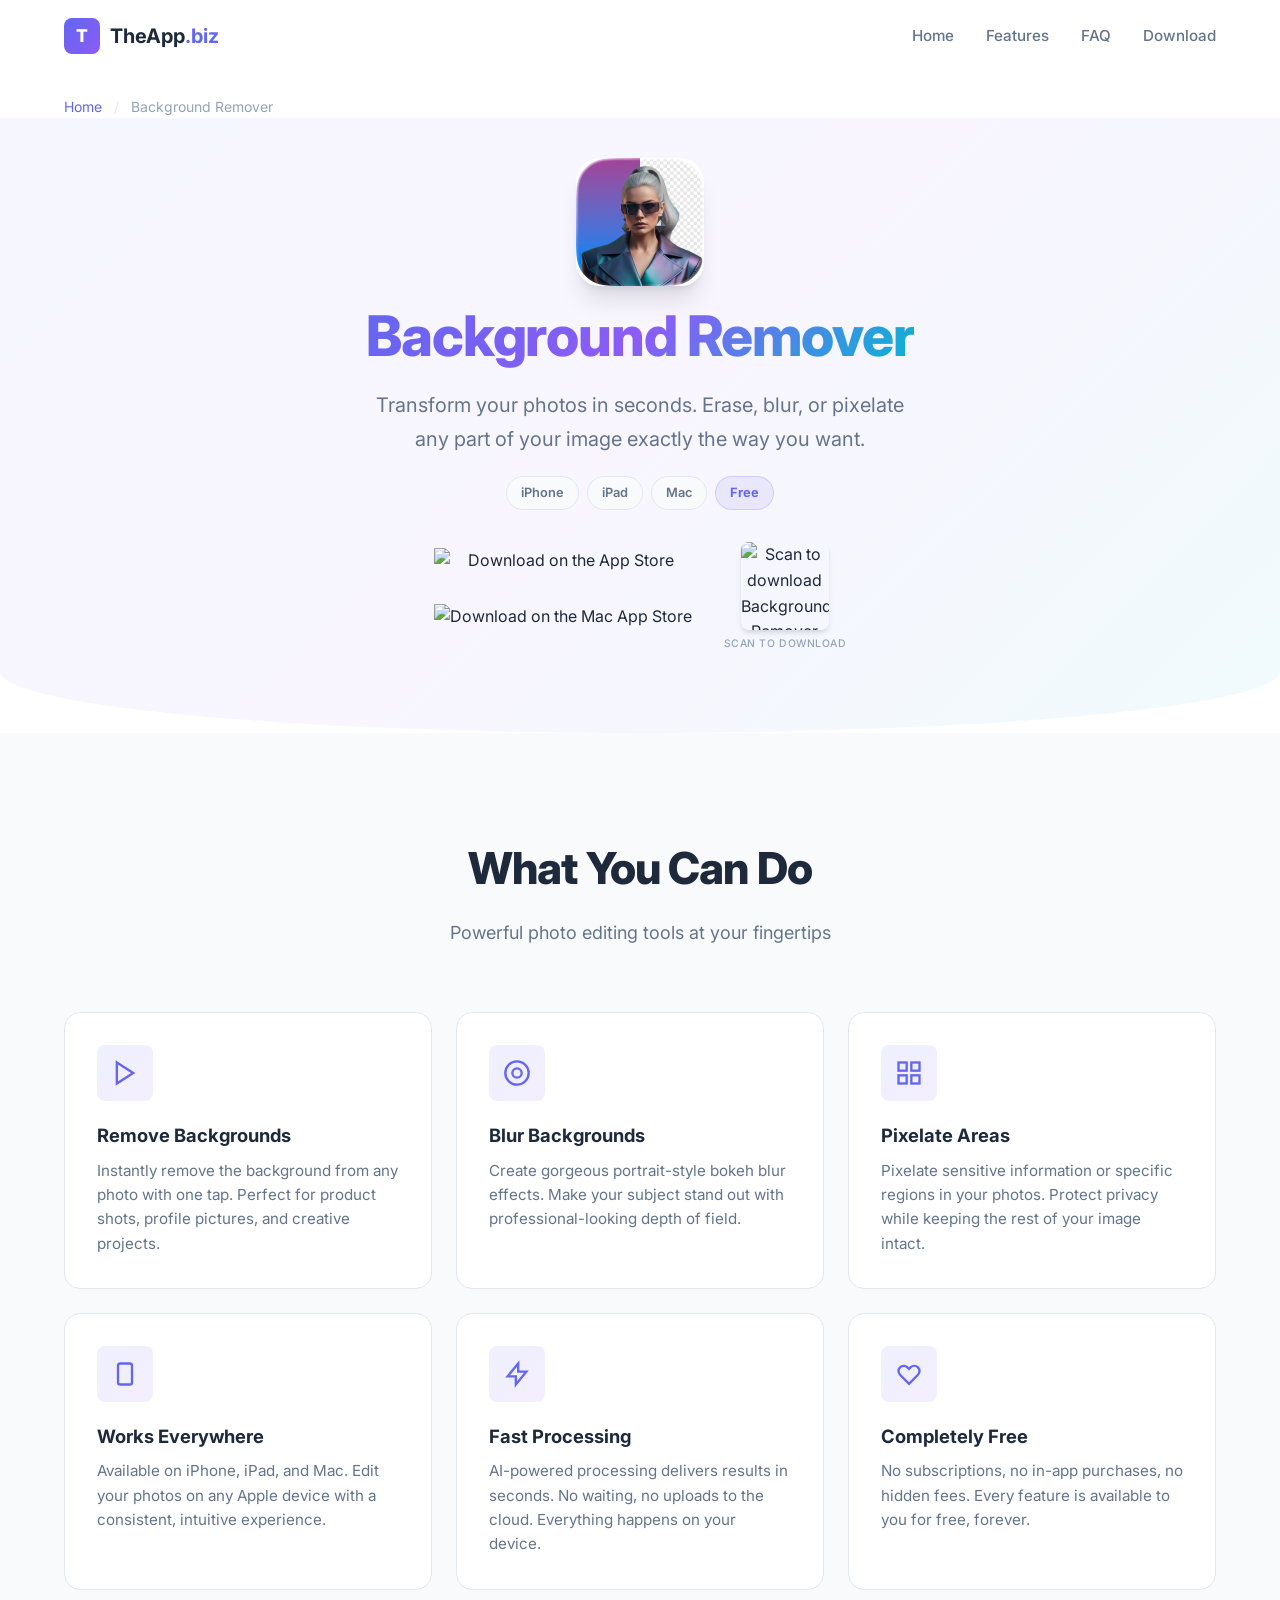
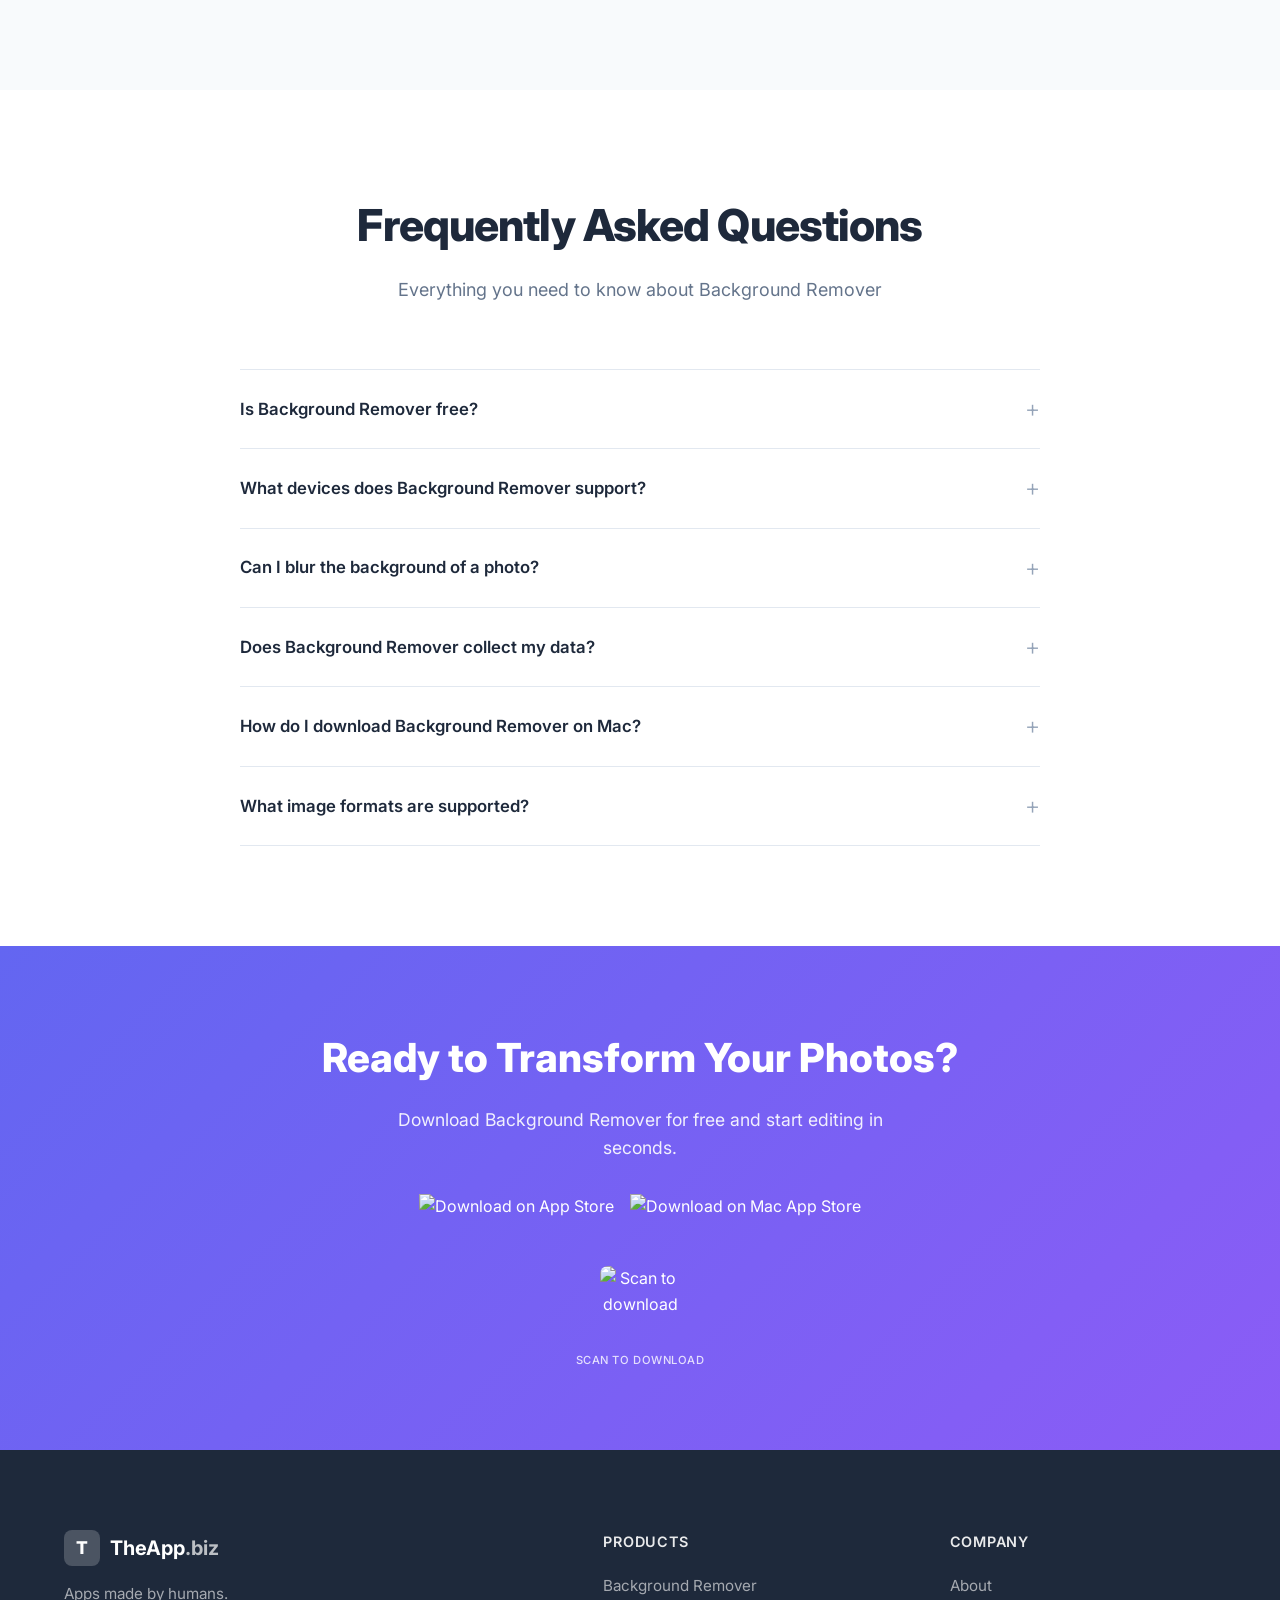
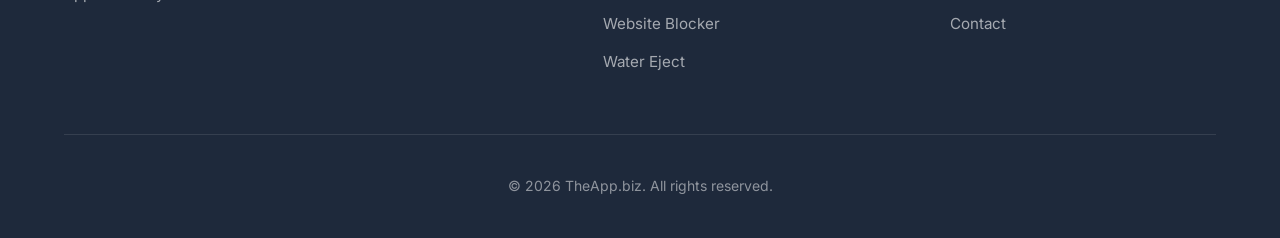
==== commit 9bdbe297: "New App" ====
--- a/backgroundremover/index.html
+++ b/backgroundremover/index.html
@@ -332,6 +332,7 @@
                         <ul>
                             <li><a href="/backgroundremover/">Background Remover</a></li>
                             <li><a href="/websiteblocker/">Website Blocker</a></li>
+                            <li><a href="/watereject/">Water Eject</a></li>
                         </ul>
                     </div>
                     <div class="footer-column">
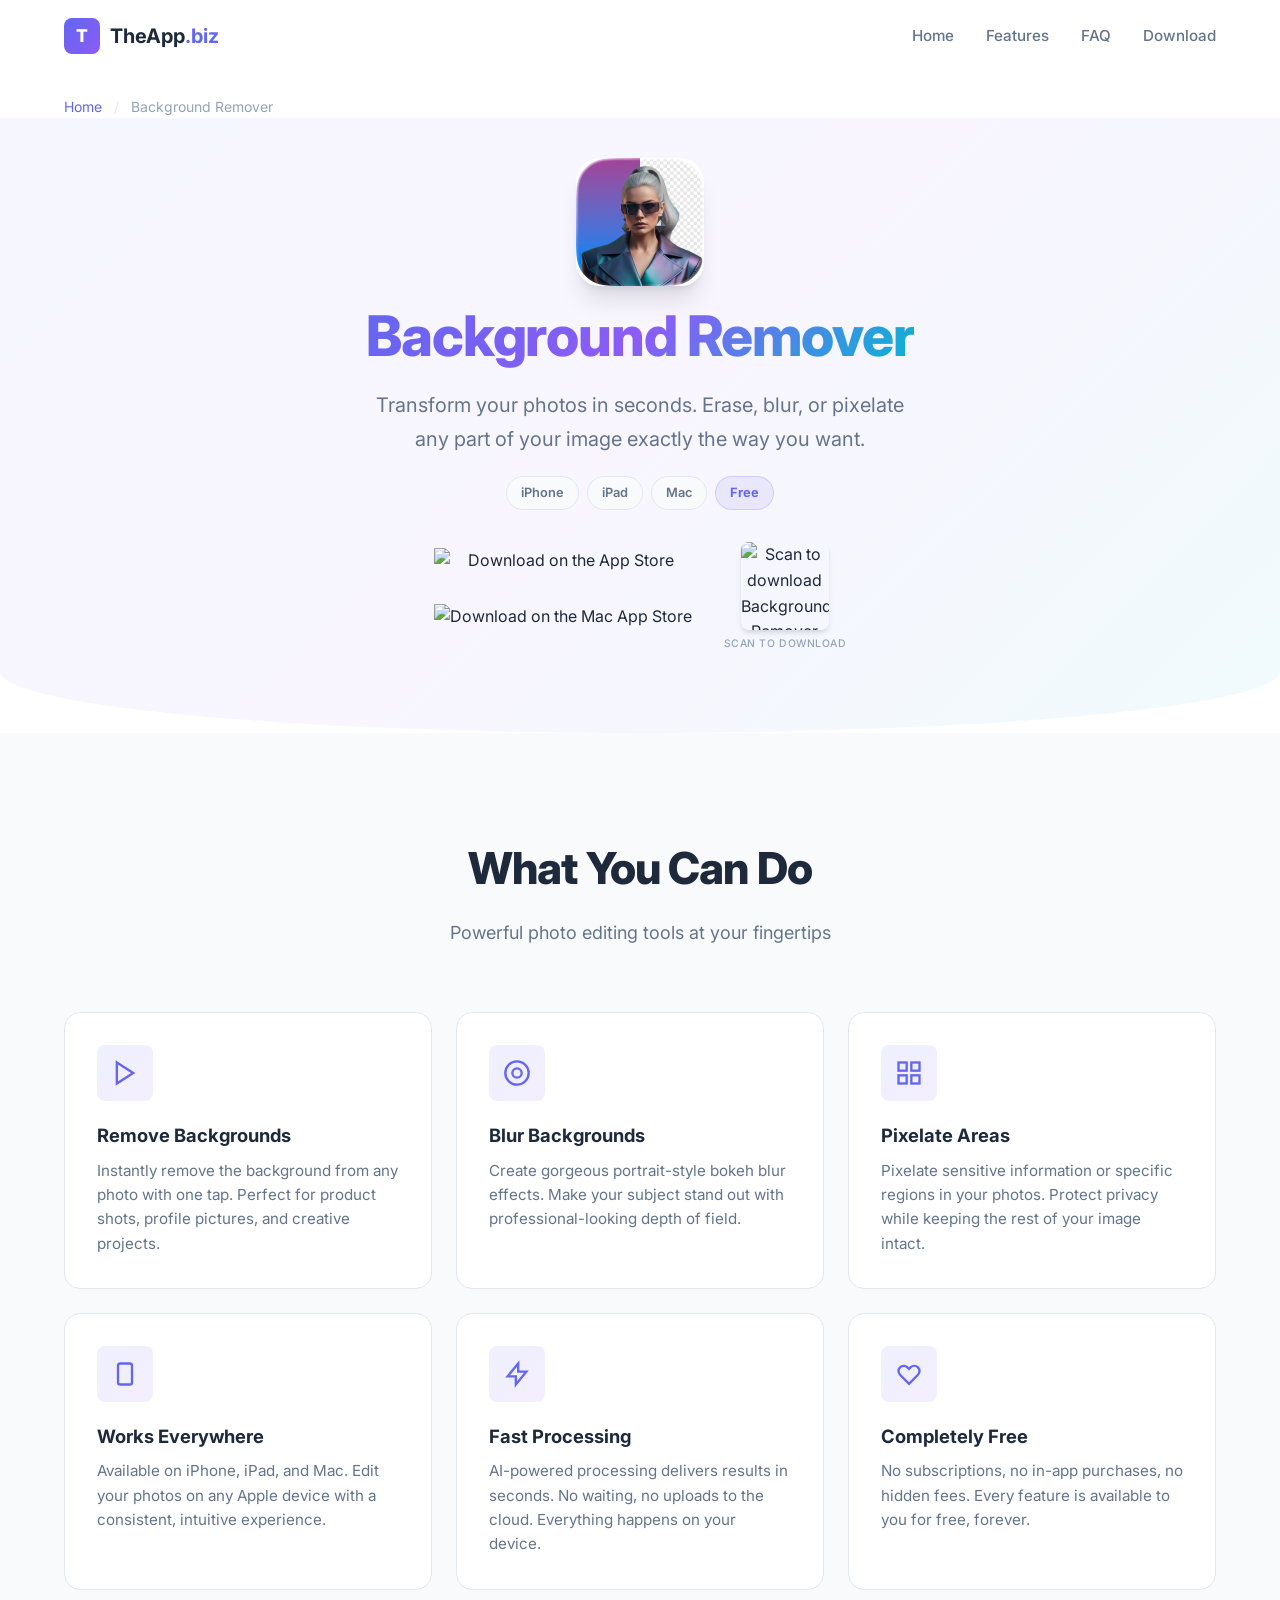
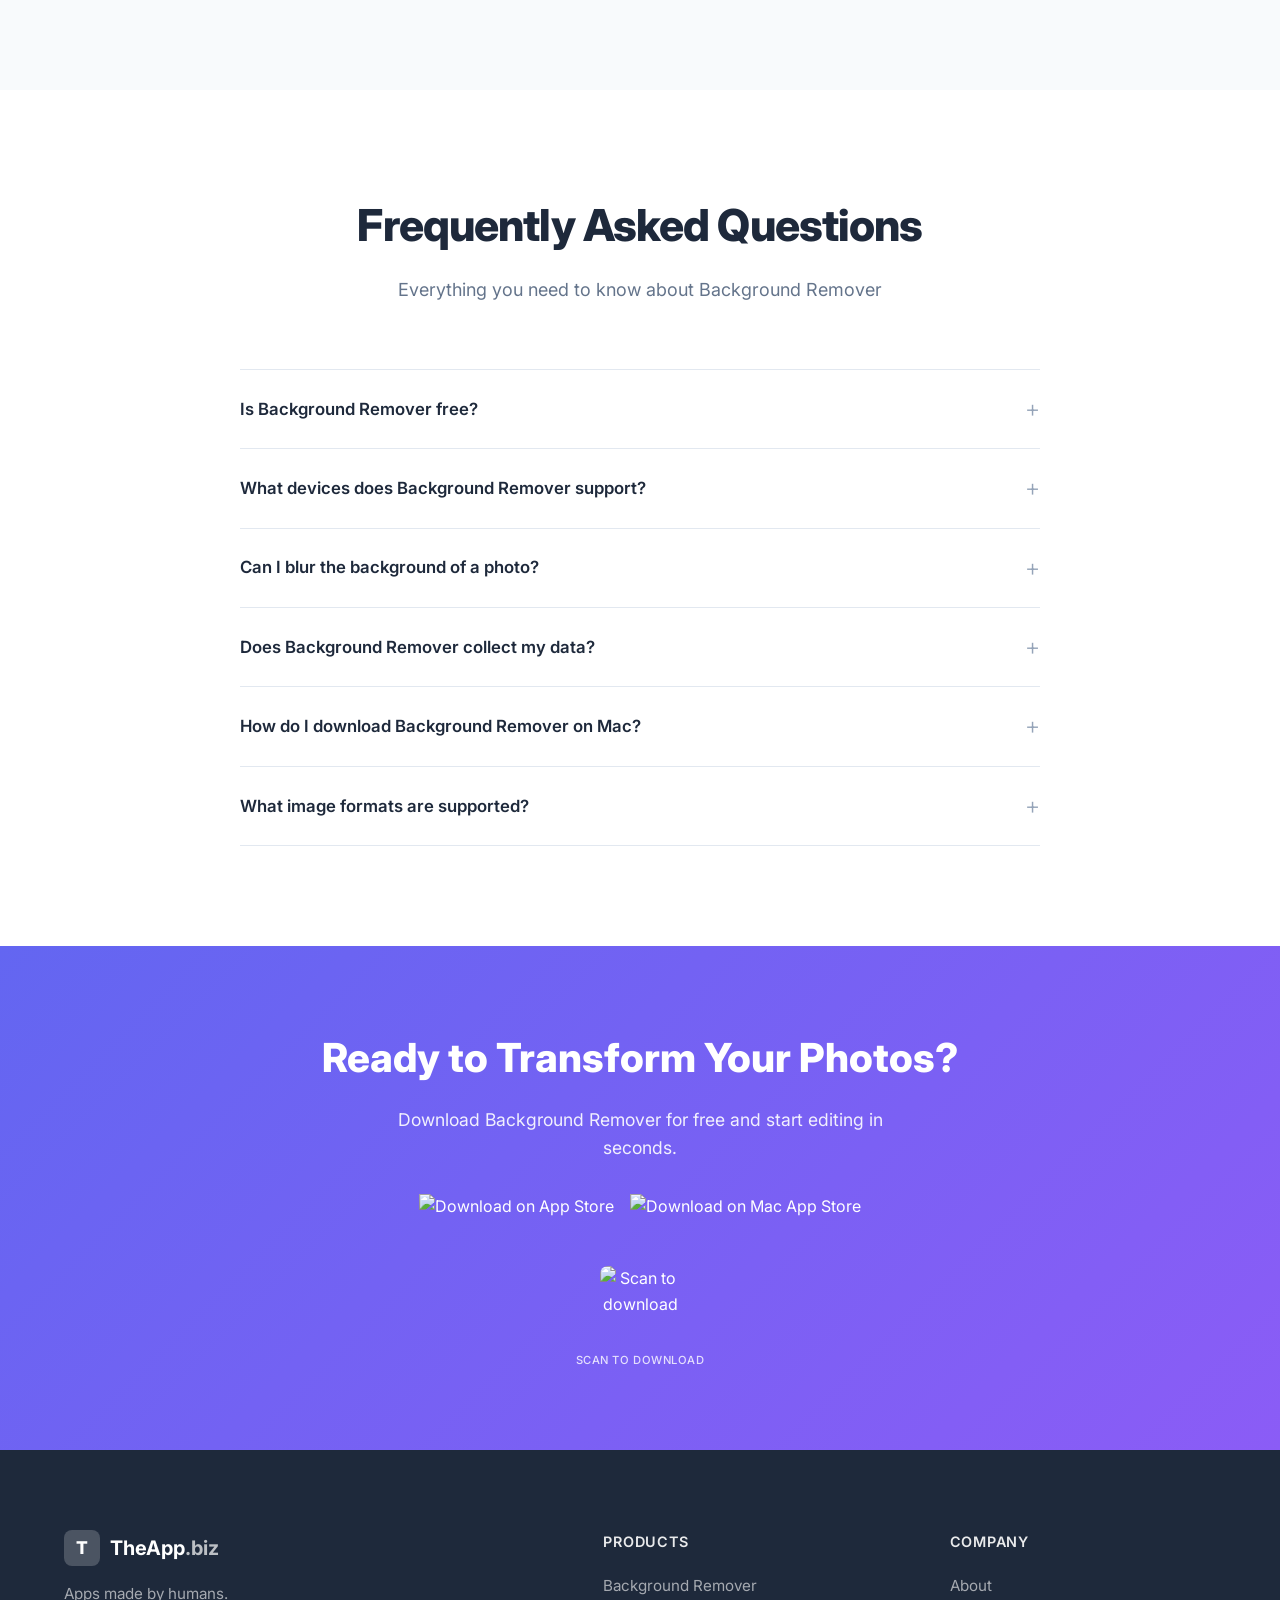
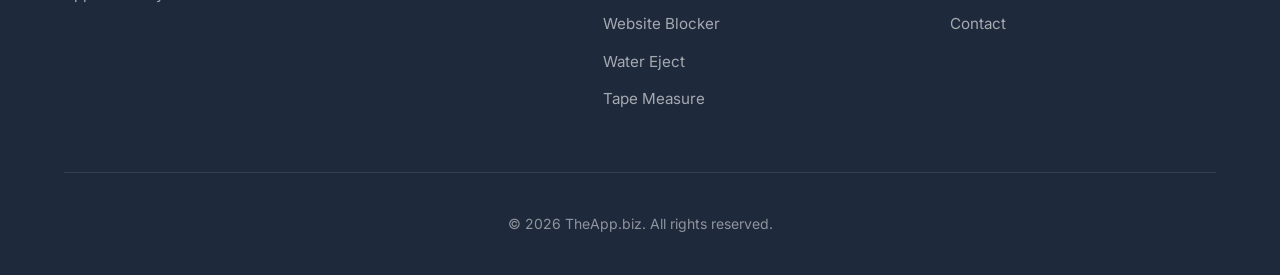
==== commit 10b457fa: "TapeMeasure" ====
--- a/backgroundremover/index.html
+++ b/backgroundremover/index.html
@@ -333,6 +333,7 @@
                             <li><a href="/backgroundremover/">Background Remover</a></li>
                             <li><a href="/websiteblocker/">Website Blocker</a></li>
                             <li><a href="/watereject/">Water Eject</a></li>
+                            <li><a href="/tapemeasure/">Tape Measure</a></li>
                         </ul>
                     </div>
                     <div class="footer-column">
